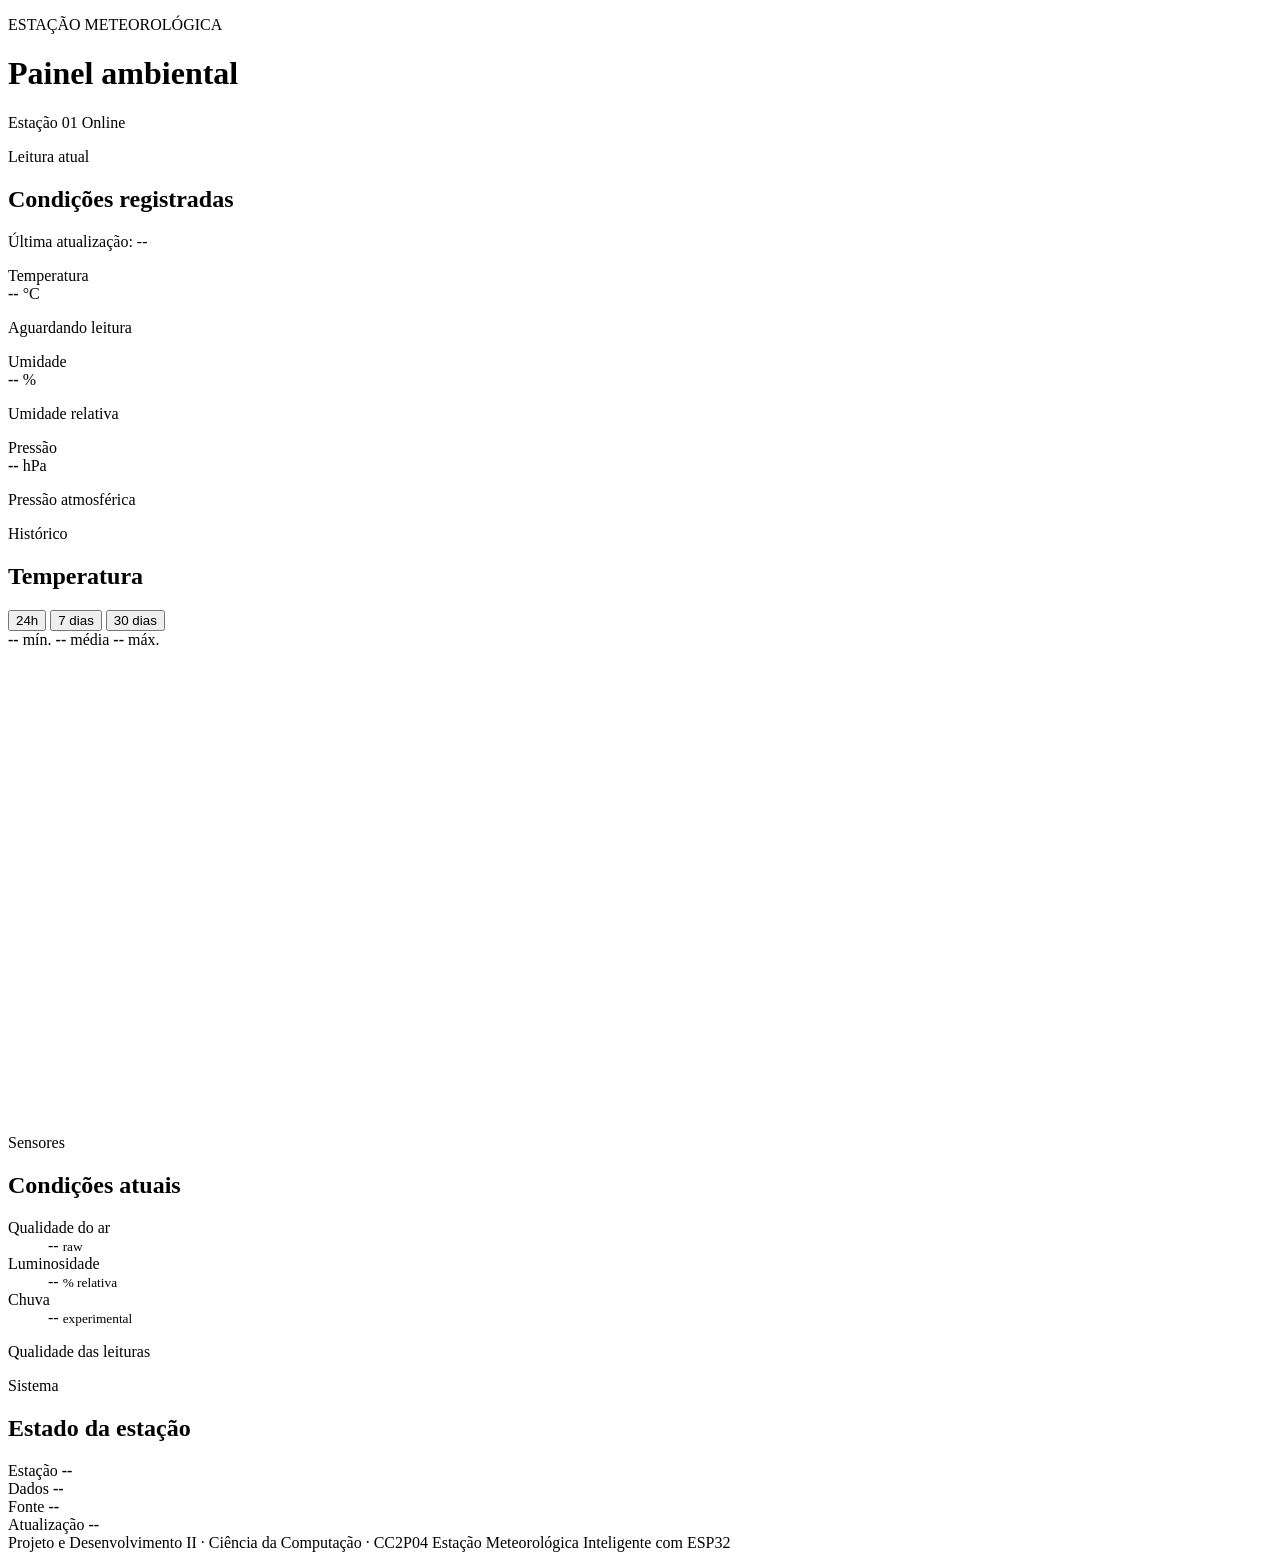
==== frontend/index.html @ f9741b36 "feat: criar estrutura inicial do dashboard" ====
<!DOCTYPE html>
<html lang="pt-BR">
<head>
  <meta charset="UTF-8" />
  <meta name="viewport" content="width=device-width, initial-scale=1.0" />
  <meta name="description" content="Painel da Estação Meteorológica Inteligente com ESP32." />
  <title>Estação Meteorológica</title>
  <link rel="stylesheet" href="./src/styles.css" />
</head>
<body>
  <div class="app-shell">
    <header class="topbar">
      <div>
        <p class="eyebrow">ESTAÇÃO METEOROLÓGICA</p>
        <h1>Painel ambiental</h1>
      </div>
      <div class="topbar-meta">
        <div class="station-meta">
          <span id="stationName">Estação 01</span>
          <span class="dot" aria-hidden="true"></span>
          <span id="connectionLabel">Online</span>
        </div>
        <time id="currentTime" datetime=""></time>
      </div>
    </header>

    <main>
      <section class="hero-grid" aria-labelledby="current-title">
        <div class="section-heading hero-heading">
          <div>
            <p class="section-kicker">Leitura atual</p>
            <h2 id="current-title">Condições registradas</h2>
          </div>
          <p id="lastUpdate" class="muted">Última atualização: --</p>
        </div>

        <article class="primary-reading">
          <span class="metric-label">Temperatura</span>
          <div class="metric-value-row">
            <strong id="temperatureValue">--</strong>
            <span class="metric-unit">°C</span>
          </div>
          <p id="temperatureNote" class="metric-note">Aguardando leitura</p>
        </article>

        <article class="secondary-reading">
          <span class="metric-label">Umidade</span>
          <div class="metric-value-row">
            <strong id="humidityValue">--</strong>
            <span class="metric-unit">%</span>
          </div>
          <p class="metric-note">Umidade relativa</p>
        </article>

        <article class="secondary-reading">
          <span class="metric-label">Pressão</span>
          <div class="metric-value-row">
            <strong id="pressureValue">--</strong>
            <span class="metric-unit">hPa</span>
          </div>
          <p class="metric-note">Pressão atmosférica</p>
        </article>
      </section>

      <section class="content-grid">
        <article class="panel chart-panel">
          <div class="panel-header">
            <div>
              <p class="section-kicker">Histórico</p>
              <h2>Temperatura</h2>
            </div>
            <div class="range-switch" role="group" aria-label="Período do histórico">
              <button class="range-btn active" data-range="24h">24h</button>
              <button class="range-btn" data-range="7d">7 dias</button>
              <button class="range-btn" data-range="30d">30 dias</button>
            </div>
          </div>

          <div class="chart-summary">
            <span><b id="chartMin">--</b> mín.</span>
            <span><b id="chartAvg">--</b> média</span>
            <span><b id="chartMax">--</b> máx.</span>
          </div>

          <div class="chart-wrap">
            <svg id="temperatureChart" viewBox="0 0 760 280" role="img" aria-label="Gráfico de temperatura"></svg>
          </div>
        </article>

        <aside class="panel conditions-panel">
          <div class="panel-header compact">
            <div>
              <p class="section-kicker">Sensores</p>
              <h2>Condições atuais</h2>
            </div>
          </div>

          <dl class="conditions-list">
            <div>
              <dt>Qualidade do ar</dt>
              <dd>
                <span id="airQualityValue">--</span>
                <small>raw</small>
              </dd>
            </div>
            <div>
              <dt>Luminosidade</dt>
              <dd>
                <span id="luminosityValue">--</span>
                <small>% relativa</small>
              </dd>
            </div>
            <div>
              <dt>Chuva</dt>
              <dd>
                <span id="rainValue">--</span>
                <small id="rainUnit">experimental</small>
              </dd>
            </div>
          </dl>

          <div class="quality-block">
            <span class="metric-label">Qualidade das leituras</span>
            <div id="qualityList" class="quality-list"></div>
          </div>
        </aside>
      </section>

      <section class="panel status-panel">
        <div>
          <p class="section-kicker">Sistema</p>
          <h2>Estado da estação</h2>
        </div>
        <div class="status-grid">
          <div>
            <span>Estação</span>
            <strong id="statusStation">--</strong>
          </div>
          <div>
            <span>Dados</span>
            <strong id="statusData">--</strong>
          </div>
          <div>
            <span>Fonte</span>
            <strong id="statusSource">--</strong>
          </div>
          <div>
            <span>Atualização</span>
            <strong id="statusUpdated">--</strong>
          </div>
        </div>
      </section>
    </main>

    <footer>
      <span>Projeto e Desenvolvimento II · Ciência da Computação · CC2P04</span>
      <span>Estação Meteorológica Inteligente com ESP32</span>
    </footer>
  </div>

  <script src="./src/app.js"></script>
</body>
</html>
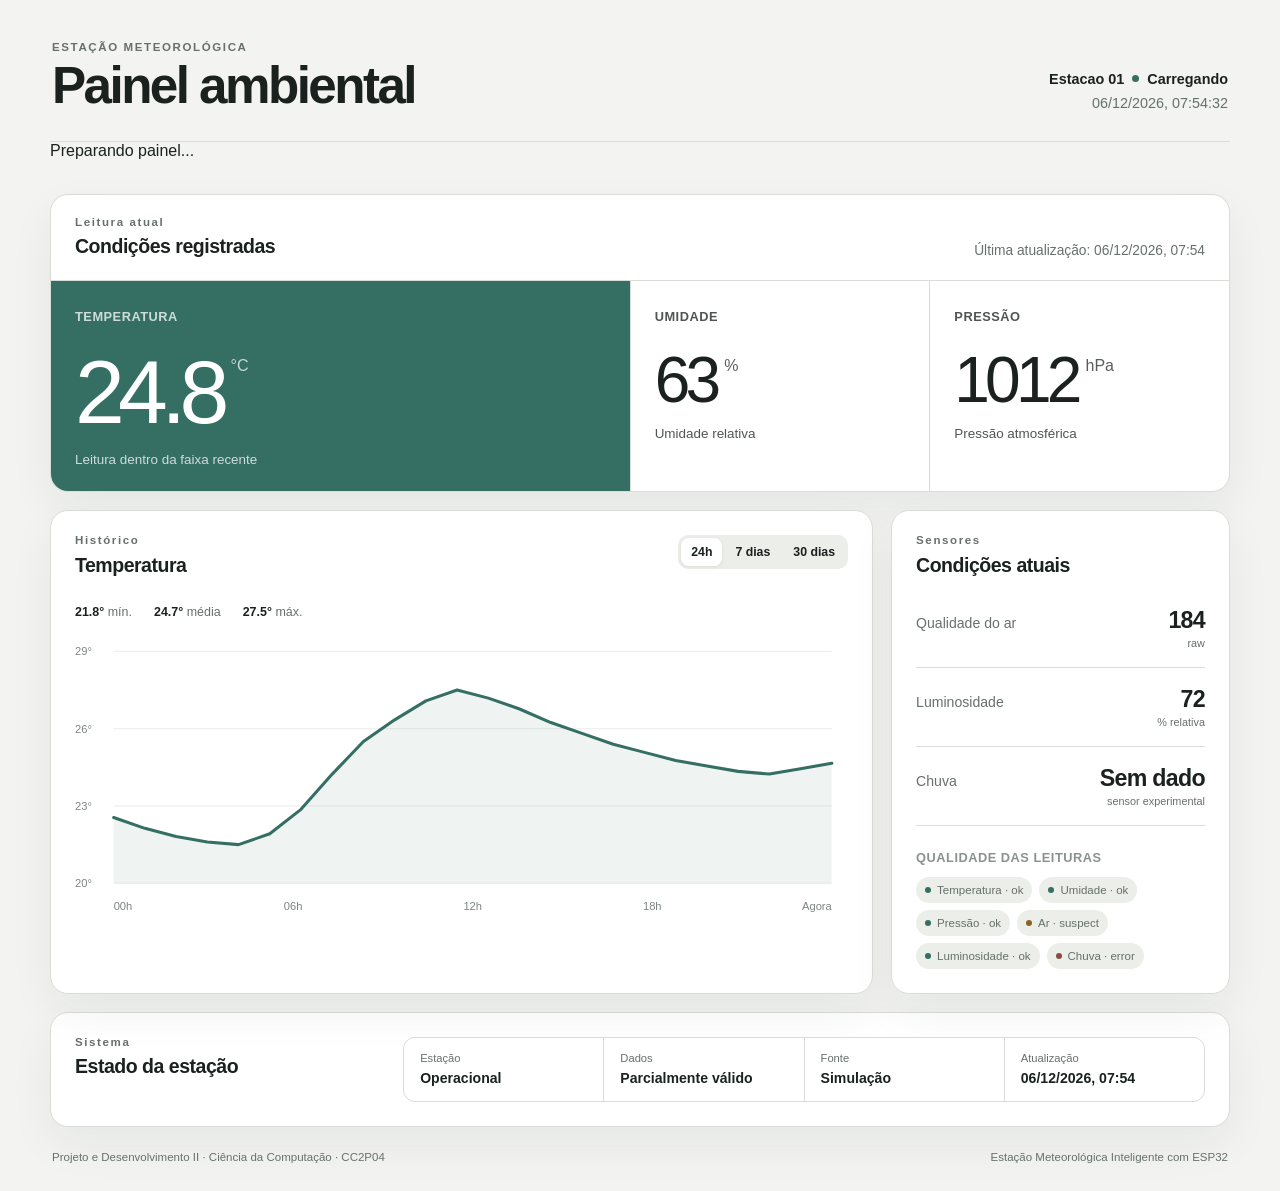
==== commit fa51c178: "feat: adicionar estados operacionais ao dashboard" ====
--- a/frontend/index.html
+++ b/frontend/index.html
@@ -17,14 +17,19 @@
       <div class="topbar-meta">
         <div class="station-meta">
           <span id="stationName">Estação 01</span>
-          <span class="dot" aria-hidden="true"></span>
-          <span id="connectionLabel">Online</span>
+          <span id="connectionDot" class="dot" aria-hidden="true"></span>
+          <span id="connectionLabel">Carregando</span>
         </div>
         <time id="currentTime" datetime=""></time>
       </div>
     </header>
 
-    <main>
+    <div id="systemNotice" class="system-notice" role="status" aria-live="polite">
+      <span id="noticeText">Preparando painel...</span>
+      <button id="retryButton" class="text-button" type="button" hidden>Tentar novamente</button>
+    </div>
+
+    <main id="dashboard" aria-busy="true">
       <section class="hero-grid" aria-labelledby="current-title">
         <div class="section-heading hero-heading">
           <div>
@@ -37,7 +42,7 @@
         <article class="primary-reading">
           <span class="metric-label">Temperatura</span>
           <div class="metric-value-row">
-            <strong id="temperatureValue">--</strong>
+            <strong id="temperatureValue" class="data-value">--</strong>
             <span class="metric-unit">°C</span>
           </div>
           <p id="temperatureNote" class="metric-note">Aguardando leitura</p>
@@ -46,7 +51,7 @@
         <article class="secondary-reading">
           <span class="metric-label">Umidade</span>
           <div class="metric-value-row">
-            <strong id="humidityValue">--</strong>
+            <strong id="humidityValue" class="data-value">--</strong>
             <span class="metric-unit">%</span>
           </div>
           <p class="metric-note">Umidade relativa</p>
@@ -55,7 +60,7 @@
         <article class="secondary-reading">
           <span class="metric-label">Pressão</span>
           <div class="metric-value-row">
-            <strong id="pressureValue">--</strong>
+            <strong id="pressureValue" class="data-value">--</strong>
             <span class="metric-unit">hPa</span>
           </div>
           <p class="metric-note">Pressão atmosférica</p>
@@ -70,9 +75,9 @@
               <h2>Temperatura</h2>
             </div>
             <div class="range-switch" role="group" aria-label="Período do histórico">
-              <button class="range-btn active" data-range="24h">24h</button>
-              <button class="range-btn" data-range="7d">7 dias</button>
-              <button class="range-btn" data-range="30d">30 dias</button>
+              <button class="range-btn active" data-range="24h" type="button">24h</button>
+              <button class="range-btn" data-range="7d" type="button">7 dias</button>
+              <button class="range-btn" data-range="30d" type="button">30 dias</button>
             </div>
           </div>
 
@@ -84,6 +89,10 @@
 
           <div class="chart-wrap">
             <svg id="temperatureChart" viewBox="0 0 760 280" role="img" aria-label="Gráfico de temperatura"></svg>
+            <div id="chartEmpty" class="empty-state" hidden>
+              <strong>Sem histórico disponível</strong>
+              <span>Quando houver medições para este período, elas aparecerão aqui.</span>
+            </div>
           </div>
         </article>
 
@@ -99,21 +108,21 @@
             <div>
               <dt>Qualidade do ar</dt>
               <dd>
-                <span id="airQualityValue">--</span>
+                <span id="airQualityValue" class="data-value">--</span>
                 <small>raw</small>
               </dd>
             </div>
             <div>
               <dt>Luminosidade</dt>
               <dd>
-                <span id="luminosityValue">--</span>
+                <span id="luminosityValue" class="data-value">--</span>
                 <small>% relativa</small>
               </dd>
             </div>
             <div>
               <dt>Chuva</dt>
               <dd>
-                <span id="rainValue">--</span>
+                <span id="rainValue" class="data-value">--</span>
                 <small id="rainUnit">experimental</small>
               </dd>
             </div>
@@ -121,7 +130,7 @@
 
           <div class="quality-block">
             <span class="metric-label">Qualidade das leituras</span>
-            <div id="qualityList" class="quality-list"></div>
+            <div id="qualityList" class="quality-list" aria-live="polite"></div>
           </div>
         </aside>
       </section>
--- a/frontend/src/styles.css
+++ b/frontend/src/styles.css
@@ -0,0 +1,446 @@
+:root {
+  --bg: #f3f4f1;
+  --surface: #ffffff;
+  --surface-soft: #eceee9;
+  --text: #1a211f;
+  --muted: #66706c;
+  --line: #d9ddd8;
+  --accent: #356f63;
+  --accent-soft: #dce9e5;
+  --warning: #8a651f;
+  --danger: #8b4a45;
+  --shadow: 0 18px 45px rgba(24, 35, 31, 0.06);
+  --radius: 18px;
+  --font: Inter, ui-sans-serif, -apple-system, BlinkMacSystemFont, "Segoe UI", sans-serif;
+}
+
+* { box-sizing: border-box; }
+
+html { color-scheme: light; }
+
+body {
+  margin: 0;
+  background: var(--bg);
+  color: var(--text);
+  font-family: var(--font);
+  -webkit-font-smoothing: antialiased;
+}
+
+button, input, select { font: inherit; }
+
+button { color: inherit; }
+
+.app-shell {
+  width: min(1180px, calc(100% - 40px));
+  margin: 0 auto;
+  padding: 34px 0 28px;
+}
+
+.topbar {
+  display: flex;
+  align-items: flex-end;
+  justify-content: space-between;
+  gap: 24px;
+  padding: 8px 2px 30px;
+  border-bottom: 1px solid var(--line);
+}
+
+.eyebrow,
+.section-kicker {
+  margin: 0 0 7px;
+  font-size: 0.72rem;
+  line-height: 1;
+  letter-spacing: 0.14em;
+  font-weight: 700;
+  color: var(--muted);
+}
+
+h1, h2, p { margin-top: 0; }
+
+h1 {
+  margin-bottom: 0;
+  font-size: clamp(2rem, 4vw, 3.45rem);
+  line-height: 0.98;
+  letter-spacing: -0.05em;
+  font-weight: 650;
+}
+
+h2 {
+  margin-bottom: 0;
+  font-size: 1.22rem;
+  letter-spacing: -0.025em;
+  font-weight: 650;
+}
+
+.topbar-meta {
+  display: grid;
+  justify-items: end;
+  gap: 8px;
+  color: var(--muted);
+  font-size: 0.9rem;
+}
+
+.station-meta {
+  display: flex;
+  align-items: center;
+  gap: 8px;
+  color: var(--text);
+  font-weight: 600;
+}
+
+.dot {
+  width: 7px;
+  height: 7px;
+  border-radius: 50%;
+  background: var(--accent);
+}
+
+main { padding-top: 34px; }
+
+.hero-grid {
+  display: grid;
+  grid-template-columns: 1.55fr 0.8fr 0.8fr;
+  gap: 1px;
+  border: 1px solid var(--line);
+  border-radius: var(--radius);
+  overflow: hidden;
+  background: var(--line);
+  box-shadow: var(--shadow);
+}
+
+.hero-heading {
+  grid-column: 1 / -1;
+  display: flex;
+  align-items: end;
+  justify-content: space-between;
+  gap: 20px;
+  padding: 22px 24px;
+  background: var(--surface);
+}
+
+.muted {
+  margin: 0;
+  color: var(--muted);
+  font-size: 0.86rem;
+}
+
+.primary-reading,
+.secondary-reading {
+  min-height: 210px;
+  padding: 28px 24px 24px;
+  background: var(--surface);
+}
+
+.primary-reading {
+  background: var(--accent);
+  color: #fff;
+}
+
+.metric-label {
+  display: block;
+  margin-bottom: 24px;
+  color: inherit;
+  opacity: 0.76;
+  font-size: 0.8rem;
+  font-weight: 650;
+  letter-spacing: 0.04em;
+  text-transform: uppercase;
+}
+
+.metric-value-row {
+  display: flex;
+  align-items: flex-start;
+  gap: 8px;
+  line-height: 1;
+}
+
+.metric-value-row strong {
+  font-size: clamp(3.4rem, 7vw, 6.2rem);
+  font-weight: 520;
+  letter-spacing: -0.075em;
+}
+
+.secondary-reading .metric-value-row strong {
+  font-size: clamp(2.7rem, 5vw, 4.65rem);
+}
+
+.metric-unit {
+  padding-top: 10px;
+  font-size: 1rem;
+  opacity: 0.72;
+}
+
+.metric-note {
+  margin: 14px 0 0;
+  font-size: 0.84rem;
+  opacity: 0.76;
+}
+
+.content-grid {
+  display: grid;
+  grid-template-columns: minmax(0, 1.7fr) minmax(290px, 0.7fr);
+  gap: 18px;
+  margin-top: 18px;
+}
+
+.panel {
+  background: var(--surface);
+  border: 1px solid var(--line);
+  border-radius: var(--radius);
+  box-shadow: var(--shadow);
+}
+
+.chart-panel { padding: 24px; }
+
+.panel-header {
+  display: flex;
+  align-items: flex-start;
+  justify-content: space-between;
+  gap: 20px;
+}
+
+.panel-header.compact { margin-bottom: 8px; }
+
+.range-switch {
+  display: flex;
+  gap: 3px;
+  padding: 3px;
+  background: var(--surface-soft);
+  border-radius: 10px;
+}
+
+.range-btn {
+  border: 0;
+  background: transparent;
+  padding: 7px 10px;
+  border-radius: 8px;
+  font-size: 0.77rem;
+  font-weight: 600;
+  cursor: pointer;
+}
+
+.range-btn.active {
+  background: var(--surface);
+  box-shadow: 0 1px 4px rgba(0,0,0,.07);
+}
+
+.chart-summary {
+  display: flex;
+  gap: 22px;
+  margin: 28px 0 12px;
+  color: var(--muted);
+  font-size: 0.78rem;
+}
+
+.chart-summary b {
+  color: var(--text);
+  font-weight: 650;
+}
+
+.chart-wrap {
+  width: 100%;
+  min-height: 280px;
+  overflow: hidden;
+}
+
+#temperatureChart {
+  display: block;
+  width: 100%;
+  height: auto;
+}
+
+.chart-grid {
+  stroke: #e9ece8;
+  stroke-width: 1;
+}
+
+.chart-line {
+  fill: none;
+  stroke: var(--accent);
+  stroke-width: 3;
+  stroke-linecap: round;
+  stroke-linejoin: round;
+}
+
+.chart-area { fill: rgba(53, 111, 99, 0.08); }
+
+.chart-label {
+  fill: #7c8581;
+  font-size: 11px;
+  font-family: var(--font);
+}
+
+.conditions-panel { padding: 24px; }
+
+.conditions-list {
+  margin: 12px 0 0;
+}
+
+.conditions-list > div {
+  display: flex;
+  align-items: baseline;
+  justify-content: space-between;
+  gap: 20px;
+  padding: 18px 0;
+  border-bottom: 1px solid var(--line);
+}
+
+.conditions-list dt {
+  color: var(--muted);
+  font-size: 0.88rem;
+}
+
+.conditions-list dd {
+  margin: 0;
+  text-align: right;
+  font-size: 1.45rem;
+  font-weight: 650;
+  letter-spacing: -0.03em;
+}
+
+.conditions-list small {
+  display: block;
+  margin-top: 3px;
+  color: var(--muted);
+  font-size: 0.68rem;
+  font-weight: 500;
+  letter-spacing: 0;
+}
+
+.quality-block { margin-top: 24px; }
+
+.quality-block .metric-label { margin-bottom: 12px; color: var(--muted); }
+
+.quality-list {
+  display: flex;
+  flex-wrap: wrap;
+  gap: 7px;
+}
+
+.quality-tag {
+  display: inline-flex;
+  align-items: center;
+  gap: 6px;
+  padding: 7px 9px;
+  border-radius: 999px;
+  background: var(--surface-soft);
+  color: var(--muted);
+  font-size: 0.72rem;
+}
+
+.quality-tag::before {
+  content: "";
+  width: 6px;
+  height: 6px;
+  border-radius: 50%;
+  background: var(--accent);
+}
+
+.quality-tag[data-status="suspect"]::before { background: var(--warning); }
+.quality-tag[data-status="invalid"]::before,
+.quality-tag[data-status="error"]::before { background: var(--danger); }
+
+.status-panel {
+  display: grid;
+  grid-template-columns: 0.55fr 1.45fr;
+  gap: 24px;
+  margin-top: 18px;
+  padding: 24px;
+}
+
+.status-grid {
+  display: grid;
+  grid-template-columns: repeat(4, 1fr);
+  gap: 1px;
+  background: var(--line);
+  border: 1px solid var(--line);
+  overflow: hidden;
+  border-radius: 12px;
+}
+
+.status-grid > div {
+  background: var(--surface);
+  padding: 14px 16px;
+}
+
+.status-grid span {
+  display: block;
+  margin-bottom: 5px;
+  color: var(--muted);
+  font-size: 0.7rem;
+}
+
+.status-grid strong {
+  font-size: 0.88rem;
+  font-weight: 650;
+}
+
+footer {
+  display: flex;
+  justify-content: space-between;
+  gap: 20px;
+  padding: 24px 2px 0;
+  color: var(--muted);
+  font-size: 0.72rem;
+}
+
+@media (max-width: 820px) {
+  .app-shell { width: min(100% - 24px, 720px); padding-top: 20px; }
+
+  .topbar,
+  .hero-heading,
+  footer {
+    align-items: flex-start;
+    flex-direction: column;
+  }
+
+  .topbar-meta { justify-items: start; }
+
+  .hero-grid {
+    grid-template-columns: 1fr 1fr;
+  }
+
+  .hero-heading,
+  .primary-reading {
+    grid-column: 1 / -1;
+  }
+
+  .primary-reading,
+  .secondary-reading { min-height: 165px; }
+
+  .content-grid,
+  .status-panel {
+    grid-template-columns: 1fr;
+  }
+
+  .status-grid {
+    grid-template-columns: 1fr 1fr;
+  }
+}
+
+@media (max-width: 520px) {
+  h1 { font-size: 2.35rem; }
+
+  .hero-grid,
+  .status-grid {
+    grid-template-columns: 1fr;
+  }
+
+  .hero-heading,
+  .primary-reading {
+    grid-column: auto;
+  }
+
+  .panel-header {
+    flex-direction: column;
+  }
+
+  .range-switch { width: 100%; }
+
+  .range-btn { flex: 1; }
+
+  .chart-summary {
+    justify-content: space-between;
+    gap: 8px;
+  }
+}
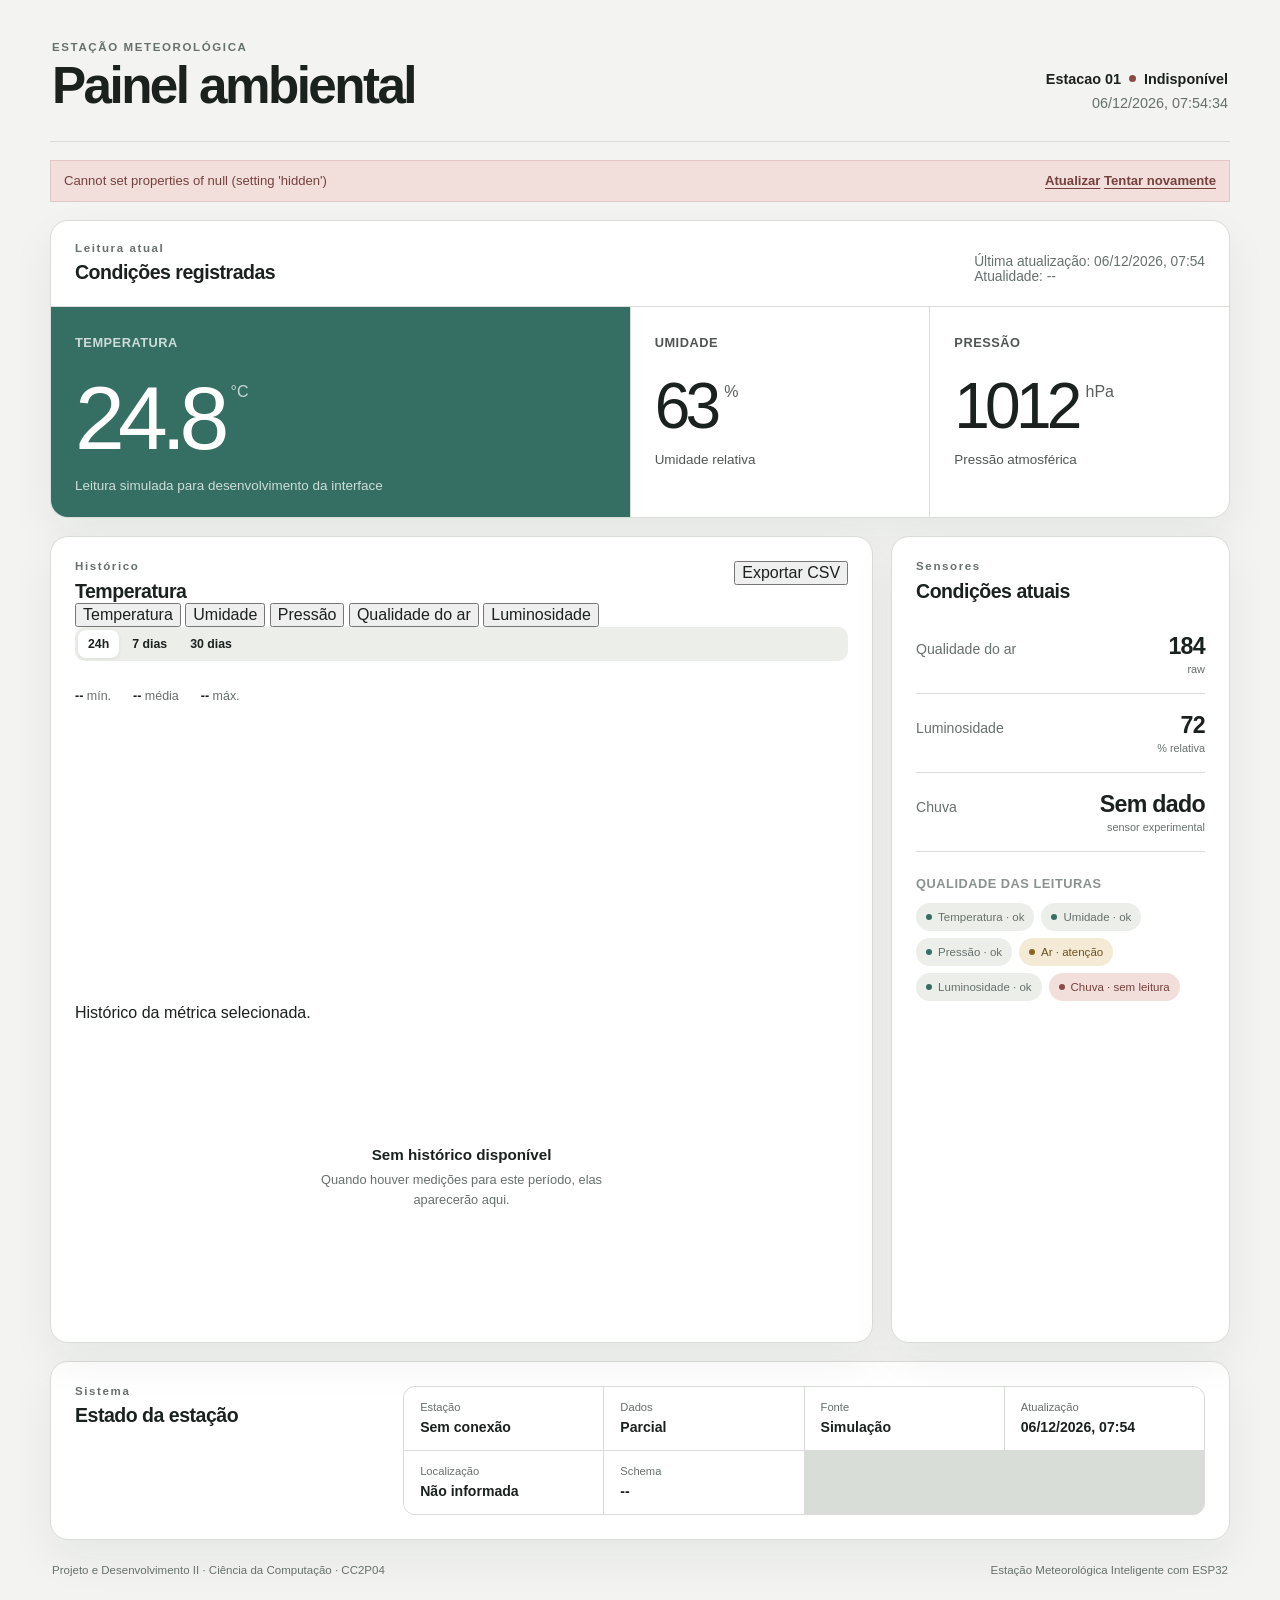
==== commit b58b57f9: "feat: completar controles e histórico do dashboard" ====
--- a/frontend/index.html
+++ b/frontend/index.html
@@ -26,7 +26,10 @@
 
     <div id="systemNotice" class="system-notice" role="status" aria-live="polite">
       <span id="noticeText">Preparando painel...</span>
-      <button id="retryButton" class="text-button" type="button" hidden>Tentar novamente</button>
+      <div class="notice-actions">
+        <button id="refreshButton" class="text-button" type="button">Atualizar</button>
+        <button id="retryButton" class="text-button" type="button" hidden>Tentar novamente</button>
+      </div>
     </div>
 
     <main id="dashboard" aria-busy="true">
@@ -36,7 +39,10 @@
             <p class="section-kicker">Leitura atual</p>
             <h2 id="current-title">Condições registradas</h2>
           </div>
-          <p id="lastUpdate" class="muted">Última atualização: --</p>
+          <div class="reading-meta">
+            <p id="lastUpdate" class="muted">Última atualização: --</p>
+            <p id="freshnessLabel" class="muted">Atualidade: --</p>
+          </div>
         </div>
 
         <article class="primary-reading">
@@ -69,11 +75,25 @@
 
       <section class="content-grid">
         <article class="panel chart-panel">
-          <div class="panel-header">
+          <div class="panel-header chart-header">
             <div>
               <p class="section-kicker">Histórico</p>
-              <h2>Temperatura</h2>
-            </div>
+              <h2 id="historyTitle">Temperatura</h2>
+            </div>
+            <div class="chart-actions">
+              <button id="exportButton" class="secondary-action" type="button">Exportar CSV</button>
+            </div>
+          </div>
+
+          <div class="metric-switch" role="group" aria-label="Métrica do histórico">
+            <button class="metric-btn active" data-metric="temperature_c" type="button" aria-pressed="true">Temperatura</button>
+            <button class="metric-btn" data-metric="humidity_pct" type="button" aria-pressed="false">Umidade</button>
+            <button class="metric-btn" data-metric="pressure_hpa" type="button" aria-pressed="false">Pressão</button>
+            <button class="metric-btn" data-metric="air_quality_raw" type="button" aria-pressed="false">Qualidade do ar</button>
+            <button class="metric-btn" data-metric="luminosity_pct" type="button" aria-pressed="false">Luminosidade</button>
+          </div>
+
+          <div class="range-row">
             <div class="range-switch" role="group" aria-label="Período do histórico">
               <button class="range-btn active" data-range="24h" type="button">24h</button>
               <button class="range-btn" data-range="7d" type="button">7 dias</button>
@@ -88,7 +108,8 @@
           </div>
 
           <div class="chart-wrap">
-            <svg id="temperatureChart" viewBox="0 0 760 280" role="img" aria-label="Gráfico de temperatura"></svg>
+            <svg id="historyChart" viewBox="0 0 760 280" role="img" aria-labelledby="historyTitle chartDescription"></svg>
+            <p id="chartDescription" class="sr-only">Histórico da métrica selecionada.</p>
             <div id="chartEmpty" class="empty-state" hidden>
               <strong>Sem histórico disponível</strong>
               <span>Quando houver medições para este período, elas aparecerão aqui.</span>
@@ -157,6 +178,14 @@
             <span>Atualização</span>
             <strong id="statusUpdated">--</strong>
           </div>
+          <div>
+            <span>Localização</span>
+            <strong id="statusLocation">Não informada</strong>
+          </div>
+          <div>
+            <span>Schema</span>
+            <strong id="statusSchema">--</strong>
+          </div>
         </div>
       </section>
     </main>
--- a/frontend/src/styles.css
+++ b/frontend/src/styles.css
@@ -8,7 +8,9 @@
   --accent: #356f63;
   --accent-soft: #dce9e5;
   --warning: #8a651f;
+  --warning-soft: #f4ead6;
   --danger: #8b4a45;
+  --danger-soft: #f2dfdc;
   --shadow: 0 18px 45px rgba(24, 35, 31, 0.06);
   --radius: 18px;
   --font: Inter, ui-sans-serif, -apple-system, BlinkMacSystemFont, "Segoe UI", sans-serif;
@@ -27,7 +29,6 @@
 }
 
 button, input, select { font: inherit; }
-
 button { color: inherit; }
 
 .app-shell {
@@ -95,7 +96,53 @@
   background: var(--accent);
 }
 
-main { padding-top: 34px; }
+.dot[data-state="loading"] { background: #9aa29f; }
+.dot[data-state="warning"] { background: var(--warning); }
+.dot[data-state="error"],
+.dot[data-state="offline"] { background: var(--danger); }
+
+.system-notice {
+  min-height: 42px;
+  margin: 18px 0 0;
+  padding: 10px 13px;
+  display: flex;
+  align-items: center;
+  justify-content: space-between;
+  gap: 16px;
+  border: 1px solid var(--line);
+  background: transparent;
+  color: var(--muted);
+  font-size: 0.82rem;
+}
+
+.system-notice[data-state="mock"] {
+  border-color: #cfdbd6;
+  background: #edf3f1;
+  color: #405851;
+}
+
+.system-notice[data-state="error"],
+.system-notice[data-state="offline"] {
+  border-color: #e2c7c4;
+  background: var(--danger-soft);
+  color: #74413d;
+}
+
+.system-notice[data-state="loading"] {
+  color: var(--muted);
+}
+
+.text-button {
+  border: 0;
+  padding: 0;
+  background: transparent;
+  font-weight: 700;
+  cursor: pointer;
+  text-decoration: underline;
+  text-underline-offset: 3px;
+}
+
+main { padding-top: 18px; }
 
 .hero-grid {
   display: grid;
@@ -219,11 +266,24 @@
   cursor: pointer;
 }
 
+.range-btn:hover { background: rgba(255,255,255,.55); }
+
+.range-btn:focus-visible,
+.text-button:focus-visible {
+  outline: 2px solid var(--accent);
+  outline-offset: 3px;
+}
+
 .range-btn.active {
   background: var(--surface);
   box-shadow: 0 1px 4px rgba(0,0,0,.07);
 }
 
+.range-btn:disabled {
+  cursor: wait;
+  opacity: .55;
+}
+
 .chart-summary {
   display: flex;
   gap: 22px;
@@ -238,6 +298,7 @@
 }
 
 .chart-wrap {
+  position: relative;
   width: 100%;
   min-height: 280px;
   overflow: hidden;
@@ -270,11 +331,30 @@
   font-family: var(--font);
 }
 
+.empty-state {
+  min-height: 280px;
+  display: grid;
+  place-content: center;
+  gap: 7px;
+  padding: 28px;
+  text-align: center;
+  color: var(--muted);
+}
+
+.empty-state strong {
+  color: var(--text);
+  font-size: 0.95rem;
+}
+
+.empty-state span {
+  max-width: 340px;
+  font-size: 0.8rem;
+  line-height: 1.5;
+}
+
 .conditions-panel { padding: 24px; }
 
-.conditions-list {
-  margin: 12px 0 0;
-}
+.conditions-list { margin: 12px 0 0; }
 
 .conditions-list > div {
   display: flex;
@@ -309,7 +389,10 @@
 
 .quality-block { margin-top: 24px; }
 
-.quality-block .metric-label { margin-bottom: 12px; color: var(--muted); }
+.quality-block .metric-label {
+  margin-bottom: 12px;
+  color: var(--muted);
+}
 
 .quality-list {
   display: flex;
@@ -322,6 +405,7 @@
   align-items: center;
   gap: 6px;
   padding: 7px 9px;
+  border: 1px solid transparent;
   border-radius: 999px;
   background: var(--surface-soft);
   color: var(--muted);
@@ -336,7 +420,19 @@
   background: var(--accent);
 }
 
+.quality-tag[data-status="suspect"] {
+  background: var(--warning-soft);
+  color: #6e521d;
+}
+
 .quality-tag[data-status="suspect"]::before { background: var(--warning); }
+
+.quality-tag[data-status="invalid"],
+.quality-tag[data-status="error"] {
+  background: var(--danger-soft);
+  color: #74413d;
+}
+
 .quality-tag[data-status="invalid"]::before,
 .quality-tag[data-status="error"]::before { background: var(--danger); }
 
@@ -375,6 +471,15 @@
   font-weight: 650;
 }
 
+[aria-busy="true"] .data-value {
+  color: transparent !important;
+  background: currentColor;
+  opacity: .12;
+  border-radius: 6px;
+  min-width: 1.6em;
+  user-select: none;
+}
+
 footer {
   display: flex;
   justify-content: space-between;
@@ -384,8 +489,22 @@
   font-size: 0.72rem;
 }
 
+@media (prefers-reduced-motion: no-preference) {
+  [aria-busy="true"] .data-value {
+    animation: loadingPulse 1.25s ease-in-out infinite alternate;
+  }
+
+  @keyframes loadingPulse {
+    from { opacity: .08; }
+    to { opacity: .18; }
+  }
+}
+
 @media (max-width: 820px) {
-  .app-shell { width: min(100% - 24px, 720px); padding-top: 20px; }
+  .app-shell {
+    width: min(100% - 24px, 720px);
+    padding-top: 20px;
+  }
 
   .topbar,
   .hero-heading,
@@ -396,51 +515,55 @@
 
   .topbar-meta { justify-items: start; }
 
-  .hero-grid {
-    grid-template-columns: 1fr 1fr;
-  }
+  .hero-grid { grid-template-columns: 1fr 1fr; }
 
   .hero-heading,
-  .primary-reading {
-    grid-column: 1 / -1;
-  }
+  .primary-reading { grid-column: 1 / -1; }
 
   .primary-reading,
   .secondary-reading { min-height: 165px; }
 
   .content-grid,
-  .status-panel {
-    grid-template-columns: 1fr;
-  }
-
-  .status-grid {
-    grid-template-columns: 1fr 1fr;
-  }
+  .status-panel { grid-template-columns: 1fr; }
+
+  .status-grid { grid-template-columns: 1fr 1fr; }
 }
 
 @media (max-width: 520px) {
+  .app-shell { width: calc(100% - 18px); }
+
   h1 { font-size: 2.35rem; }
 
+  .system-notice {
+    align-items: flex-start;
+    flex-direction: column;
+  }
+
   .hero-grid,
-  .status-grid {
-    grid-template-columns: 1fr;
-  }
+  .status-grid { grid-template-columns: 1fr; }
 
   .hero-heading,
-  .primary-reading {
-    grid-column: auto;
-  }
-
-  .panel-header {
-    flex-direction: column;
-  }
+  .primary-reading { grid-column: auto; }
+
+  .primary-reading,
+  .secondary-reading {
+    min-height: 148px;
+    padding: 23px 20px 20px;
+  }
+
+  .panel-header { flex-direction: column; }
 
   .range-switch { width: 100%; }
-
   .range-btn { flex: 1; }
 
   .chart-summary {
     justify-content: space-between;
     gap: 8px;
   }
-}
+
+  .chart-panel,
+  .conditions-panel,
+  .status-panel { padding: 20px; }
+
+  footer { line-height: 1.5; }
+}
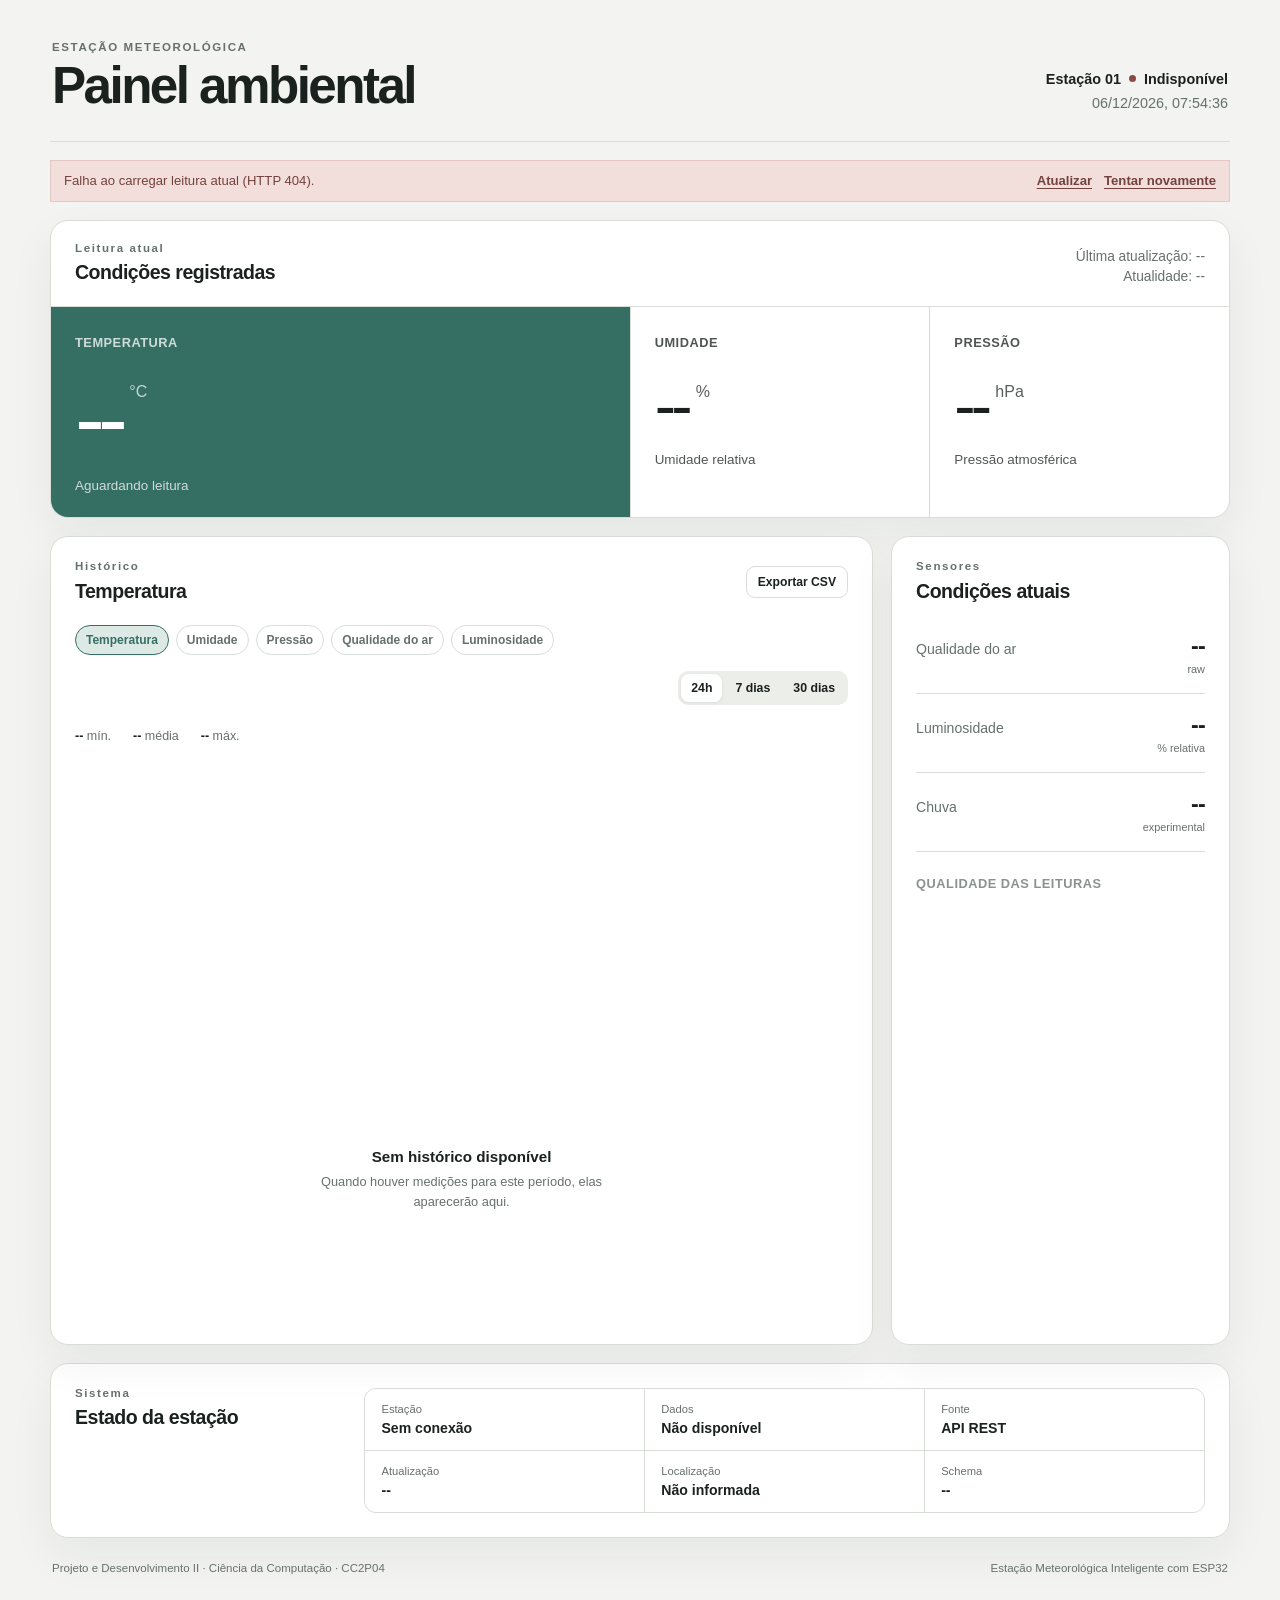
==== commit 255aaafa: "refactor: separa responsabilidades em frontend/index.html" ====
--- a/frontend/index.html
+++ b/frontend/index.html
@@ -196,6 +196,6 @@
     </footer>
   </div>
 
-  <script src="./src/app.js"></script>
+  <script type="module" src="./src/app.js"></script>
 </body>
 </html>
--- a/frontend/src/styles.css
+++ b/frontend/src/styles.css
@@ -31,6 +31,18 @@
 button, input, select { font: inherit; }
 button { color: inherit; }
 
+.sr-only {
+  position: absolute;
+  width: 1px;
+  height: 1px;
+  padding: 0;
+  margin: -1px;
+  overflow: hidden;
+  clip: rect(0, 0, 0, 0);
+  white-space: nowrap;
+  border: 0;
+}
+
 .app-shell {
   width: min(1180px, calc(100% - 40px));
   margin: 0 auto;
@@ -128,8 +140,17 @@
   color: #74413d;
 }
 
-.system-notice[data-state="loading"] {
-  color: var(--muted);
+.system-notice[data-state="loading"] { color: var(--muted); }
+
+.notice-actions {
+  display: flex;
+  gap: 12px;
+  align-items: center;
+}
+
+.text-button,
+.secondary-action {
+  cursor: pointer;
 }
 
 .text-button {
@@ -137,10 +158,20 @@
   padding: 0;
   background: transparent;
   font-weight: 700;
-  cursor: pointer;
   text-decoration: underline;
   text-underline-offset: 3px;
 }
+
+.secondary-action {
+  border: 1px solid var(--line);
+  background: var(--surface);
+  border-radius: 9px;
+  padding: 8px 11px;
+  font-size: 0.76rem;
+  font-weight: 650;
+}
+
+.secondary-action:hover { background: var(--surface-soft); }
 
 main { padding-top: 18px; }
 
@@ -165,6 +196,12 @@
   background: var(--surface);
 }
 
+.reading-meta {
+  display: grid;
+  justify-items: end;
+  gap: 5px;
+}
+
 .muted {
   margin: 0;
   color: var(--muted);
@@ -246,7 +283,42 @@
   gap: 20px;
 }
 
+.chart-header { align-items: center; }
 .panel-header.compact { margin-bottom: 8px; }
+
+.chart-actions { display: flex; gap: 8px; }
+
+.metric-switch {
+  display: flex;
+  flex-wrap: wrap;
+  gap: 7px;
+  margin-top: 22px;
+}
+
+.metric-btn {
+  border: 1px solid var(--line);
+  background: transparent;
+  padding: 7px 10px;
+  border-radius: 999px;
+  color: var(--muted);
+  font-size: 0.75rem;
+  font-weight: 650;
+  cursor: pointer;
+}
+
+.metric-btn:hover { background: var(--surface-soft); }
+
+.metric-btn.active {
+  border-color: var(--accent);
+  background: var(--accent-soft);
+  color: var(--accent);
+}
+
+.range-row {
+  display: flex;
+  justify-content: flex-end;
+  margin-top: 16px;
+}
 
 .range-switch {
   display: flex;
@@ -269,7 +341,9 @@
 .range-btn:hover { background: rgba(255,255,255,.55); }
 
 .range-btn:focus-visible,
-.text-button:focus-visible {
+.metric-btn:focus-visible,
+.text-button:focus-visible,
+.secondary-action:focus-visible {
   outline: 2px solid var(--accent);
   outline-offset: 3px;
 }
@@ -279,7 +353,9 @@
   box-shadow: 0 1px 4px rgba(0,0,0,.07);
 }
 
-.range-btn:disabled {
+.range-btn:disabled,
+.metric-btn:disabled,
+.secondary-action:disabled {
   cursor: wait;
   opacity: .55;
 }
@@ -287,7 +363,7 @@
 .chart-summary {
   display: flex;
   gap: 22px;
-  margin: 28px 0 12px;
+  margin: 24px 0 12px;
   color: var(--muted);
   font-size: 0.78rem;
 }
@@ -304,7 +380,7 @@
   overflow: hidden;
 }
 
-#temperatureChart {
+#historyChart {
   display: block;
   width: 100%;
   height: auto;
@@ -353,7 +429,6 @@
 }
 
 .conditions-panel { padding: 24px; }
-
 .conditions-list { margin: 12px 0 0; }
 
 .conditions-list > div {
@@ -438,7 +513,7 @@
 
 .status-panel {
   display: grid;
-  grid-template-columns: 0.55fr 1.45fr;
+  grid-template-columns: 0.48fr 1.52fr;
   gap: 24px;
   margin-top: 18px;
   padding: 24px;
@@ -446,7 +521,7 @@
 
 .status-grid {
   display: grid;
-  grid-template-columns: repeat(4, 1fr);
+  grid-template-columns: repeat(3, 1fr);
   gap: 1px;
   background: var(--line);
   border: 1px solid var(--line);
@@ -457,6 +532,7 @@
 .status-grid > div {
   background: var(--surface);
   padding: 14px 16px;
+  min-width: 0;
 }
 
 .status-grid span {
@@ -467,6 +543,8 @@
 }
 
 .status-grid strong {
+  display: block;
+  overflow-wrap: anywhere;
   font-size: 0.88rem;
   font-weight: 650;
 }
@@ -500,6 +578,13 @@
   }
 }
 
+@media (max-width: 900px) {
+  .content-grid,
+  .status-panel { grid-template-columns: 1fr; }
+
+  .status-grid { grid-template-columns: repeat(2, 1fr); }
+}
+
 @media (max-width: 820px) {
   .app-shell {
     width: min(100% - 24px, 720px);
@@ -513,6 +598,7 @@
     flex-direction: column;
   }
 
+  .reading-meta,
   .topbar-meta { justify-items: start; }
 
   .hero-grid { grid-template-columns: 1fr 1fr; }
@@ -523,24 +609,40 @@
   .primary-reading,
   .secondary-reading { min-height: 165px; }
 
-  .content-grid,
-  .status-panel { grid-template-columns: 1fr; }
-
-  .status-grid { grid-template-columns: 1fr 1fr; }
-}
-
-@media (max-width: 520px) {
-  .app-shell { width: calc(100% - 18px); }
-
-  h1 { font-size: 2.35rem; }
-
+  .chart-header { align-items: flex-start; }
+}
+
+@media (max-width: 620px) {
+  .chart-header,
   .system-notice {
     align-items: flex-start;
     flex-direction: column;
   }
 
-  .hero-grid,
+  .notice-actions { width: 100%; }
+
+  .metric-switch {
+    flex-wrap: nowrap;
+    overflow-x: auto;
+    padding-bottom: 3px;
+    scrollbar-width: thin;
+  }
+
+  .metric-btn { flex: 0 0 auto; }
+
+  .range-row { justify-content: stretch; }
+  .range-switch { width: 100%; }
+  .range-btn { flex: 1; }
+
   .status-grid { grid-template-columns: 1fr; }
+}
+
+@media (max-width: 520px) {
+  .app-shell { width: calc(100% - 18px); }
+
+  h1 { font-size: 2.35rem; }
+
+  .hero-grid { grid-template-columns: 1fr; }
 
   .hero-heading,
   .primary-reading { grid-column: auto; }
@@ -551,11 +653,6 @@
     padding: 23px 20px 20px;
   }
 
-  .panel-header { flex-direction: column; }
-
-  .range-switch { width: 100%; }
-  .range-btn { flex: 1; }
-
   .chart-summary {
     justify-content: space-between;
     gap: 8px;
@@ -565,5 +662,7 @@
   .conditions-panel,
   .status-panel { padding: 20px; }
 
+  .secondary-action { width: 100%; }
+
   footer { line-height: 1.5; }
 }
